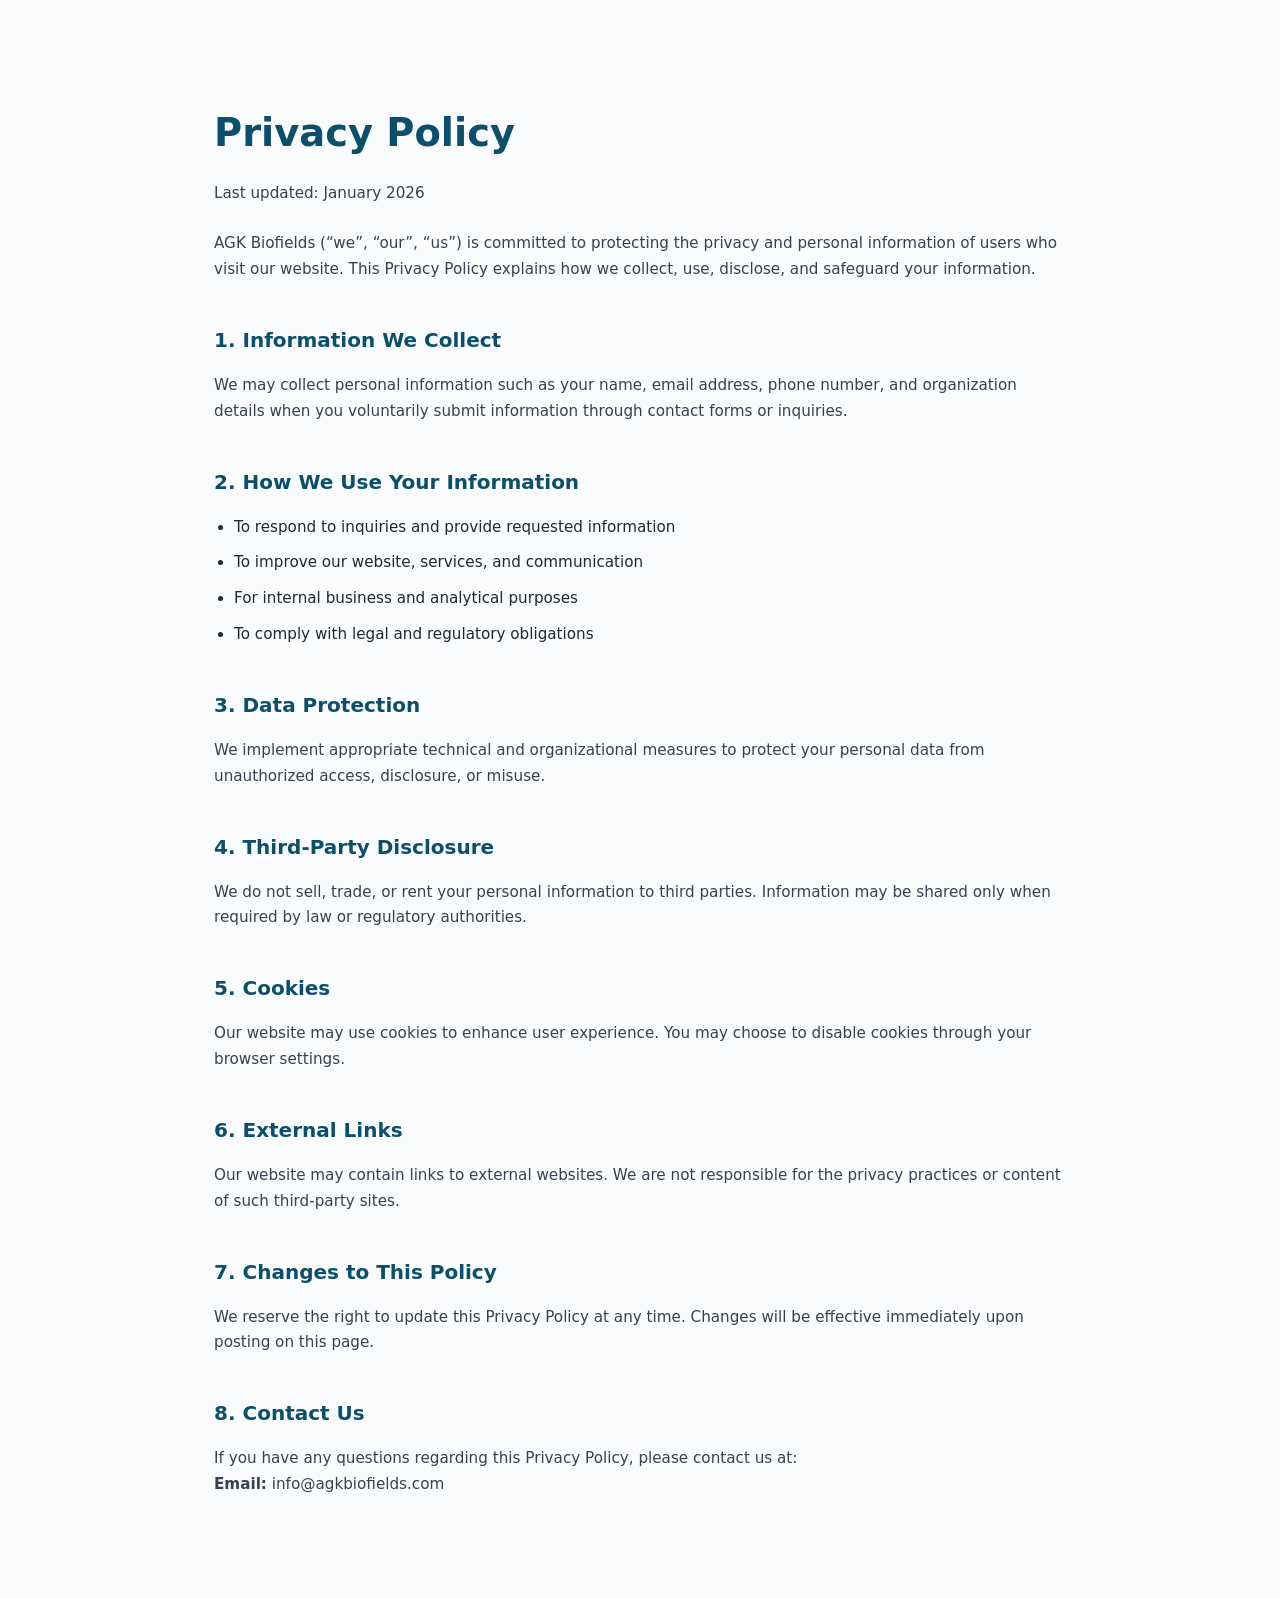
==== privacy-policy.html @ 44dc65f1 "first commit" ====
<!DOCTYPE html>
<html lang="en">
<head>
  <meta charset="UTF-8" />
  <meta name="viewport" content="width=device-width, initial-scale=1.0"/>
  <title>Privacy Policy | AGK Biofields</title>
  <link rel="stylesheet" href="assets/css/legal.css" />
</head>
<body>

  <section class="legal-container">
    <h1>Privacy Policy</h1>
    <p class="updated">Last updated: January 2026</p>

    <p>
      AGK Biofields (“we”, “our”, “us”) is committed to protecting the privacy
      and personal information of users who visit our website.
      This Privacy Policy explains how we collect, use, disclose, and safeguard
      your information.
    </p>

    <h2>1. Information We Collect</h2>
    <p>
      We may collect personal information such as your name, email address,
      phone number, and organization details when you voluntarily submit
      information through contact forms or inquiries.
    </p>

    <h2>2. How We Use Your Information</h2>
    <ul>
      <li>To respond to inquiries and provide requested information</li>
      <li>To improve our website, services, and communication</li>
      <li>For internal business and analytical purposes</li>
      <li>To comply with legal and regulatory obligations</li>
    </ul>

    <h2>3. Data Protection</h2>
    <p>
      We implement appropriate technical and organizational measures to protect
      your personal data from unauthorized access, disclosure, or misuse.
    </p>

    <h2>4. Third-Party Disclosure</h2>
    <p>
      We do not sell, trade, or rent your personal information to third parties.
      Information may be shared only when required by law or regulatory authorities.
    </p>

    <h2>5. Cookies</h2>
    <p>
      Our website may use cookies to enhance user experience. You may choose to
      disable cookies through your browser settings.
    </p>

    <h2>6. External Links</h2>
    <p>
      Our website may contain links to external websites. We are not responsible
      for the privacy practices or content of such third-party sites.
    </p>

    <h2>7. Changes to This Policy</h2>
    <p>
      We reserve the right to update this Privacy Policy at any time.
      Changes will be effective immediately upon posting on this page.
    </p>

    <h2>8. Contact Us</h2>
    <p>
      If you have any questions regarding this Privacy Policy, please contact us at:
      <br/><strong>Email:</strong> info@agkbiofields.com
    </p>
  </section>

</body>
</html>
---- assets/css/legal.css ----
/* ===== RESET ===== */
* {
  margin: 0;
  padding: 0;
  box-sizing: border-box;
}

/* ===== BASE ===== */
body {
  font-family: "Poppins", system-ui, sans-serif;
  background: #f9fbfc;
  color: #1f2933;
  line-height: 1.7;
}

/* ===== CONTAINER ===== */
.legal-container {
  max-width: 900px;
  margin: 100px auto;
  padding: 0 24px;
}

/* ===== HEADINGS ===== */
.legal-container h1 {
  font-size: 2.4rem;
  font-weight: 600;
  color: #0b4f6c;
  margin-bottom: 8px;
}

.legal-container h2 {
  margin-top: 40px;
  font-size: 1.25rem;
  font-weight: 600;
  color: #0b4f6c;
}

/* ===== TEXT ===== */
.legal-container p {
  margin-top: 16px;
  font-size: 0.95rem;
  color: #374151;
}

.legal-container ul {
  margin-top: 16px;
  padding-left: 20px;
}

.legal-container ul li {
  margin-bottom: 10px;
  font-size: 0.95rem;
}

/* ===== UPDATED DATE ===== */
.updated {
  font-size: 0.85rem;
  color: #6b7280;
  margin-bottom: 24px;
}

/* ===== RESPONSIVE ===== */
@media (max-width: 768px) {
  .legal-container {
    margin: 80px auto;
  }

  .legal-container h1 {
    font-size: 2rem;
  }
}
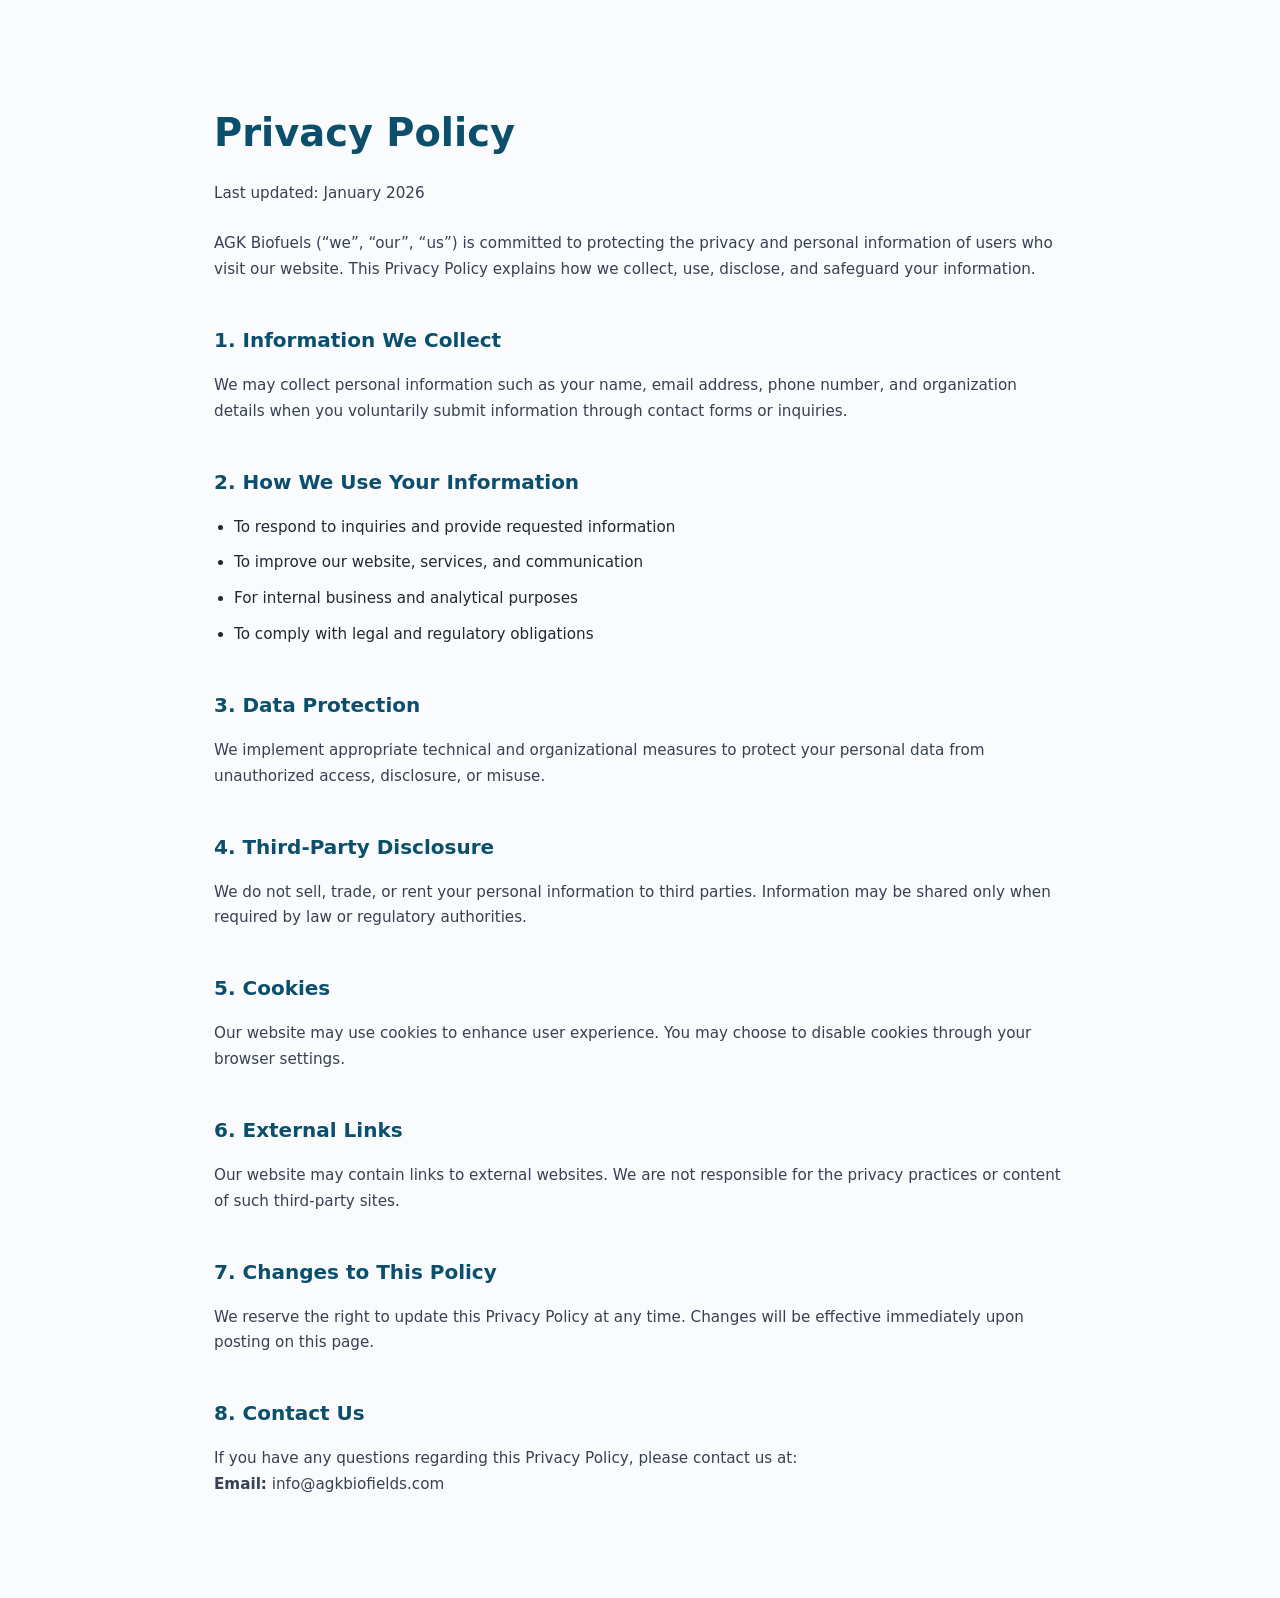
==== commit bb28e9a6: "added biofuels" ====
--- a/privacy-policy.html
+++ b/privacy-policy.html
@@ -3,7 +3,7 @@
 <head>
   <meta charset="UTF-8" />
   <meta name="viewport" content="width=device-width, initial-scale=1.0"/>
-  <title>Privacy Policy | AGK Biofields</title>
+  <title>Privacy Policy | AGK Biofuels</title>
   <link rel="stylesheet" href="assets/css/legal.css" />
 </head>
 <body>
@@ -13,7 +13,7 @@
     <p class="updated">Last updated: January 2026</p>
 
     <p>
-      AGK Biofields (“we”, “our”, “us”) is committed to protecting the privacy
+      AGK Biofuels (“we”, “our”, “us”) is committed to protecting the privacy
       and personal information of users who visit our website.
       This Privacy Policy explains how we collect, use, disclose, and safeguard
       your information.
